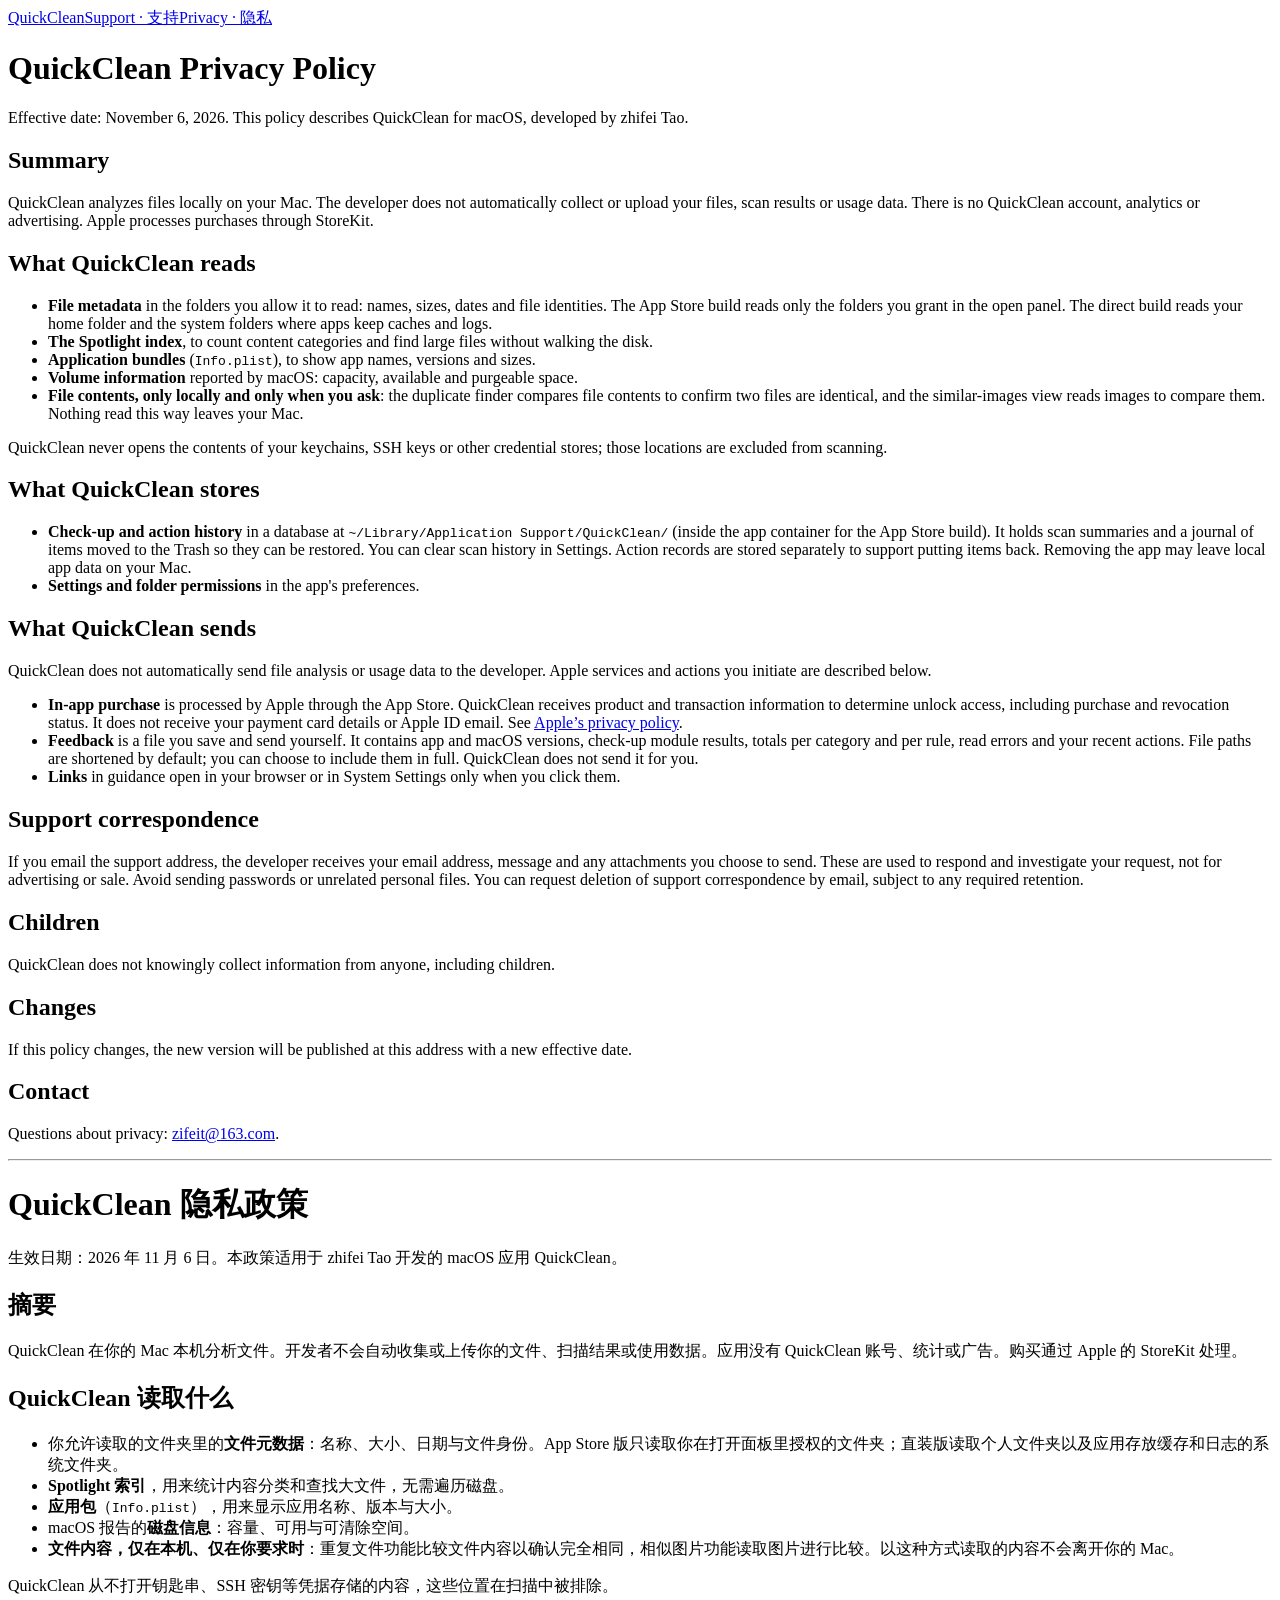
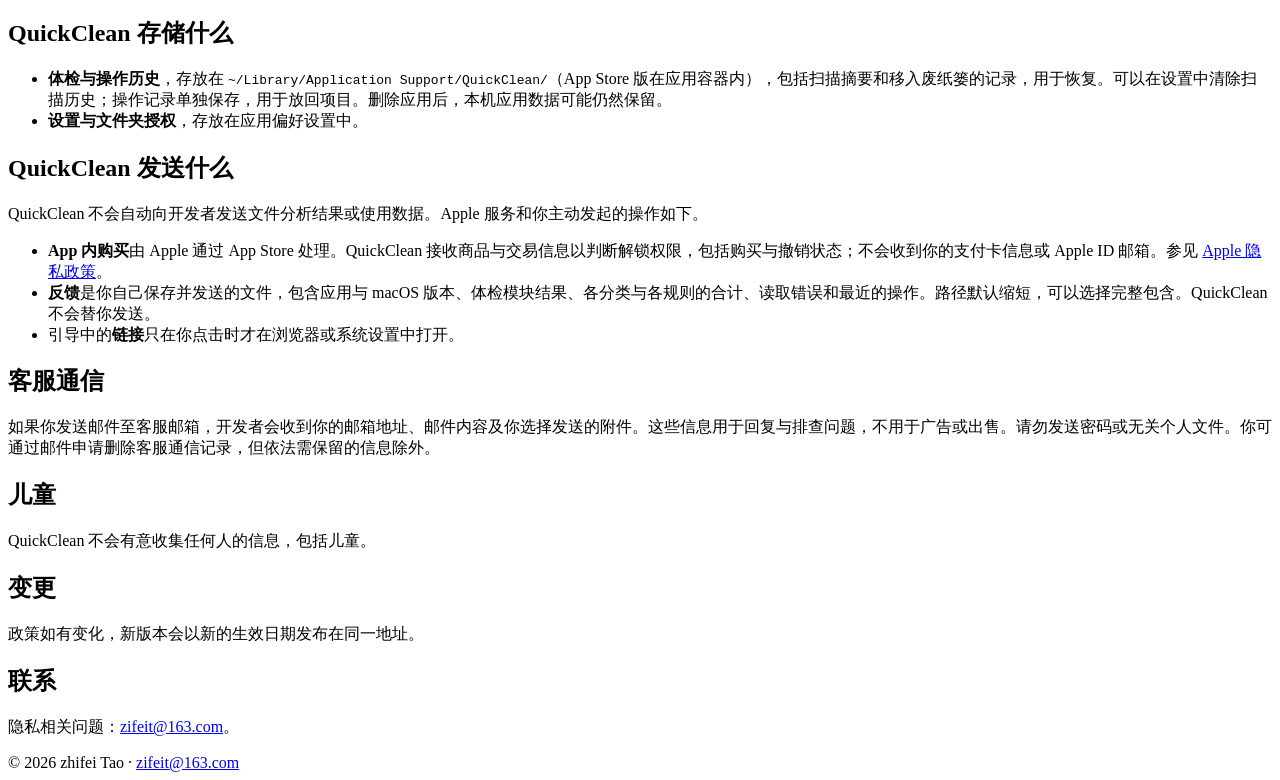
==== privacy/index.html @ c9f093dc "Publish QuickClean support and privacy policy" ====
<!doctype html><html lang="en"><head><meta charset="utf-8"><meta name="viewport" content="width=device-width,initial-scale=1"><title>Privacy | QuickClean</title><meta name="description" content="QuickClean Mac Cleaner customer support and privacy information."><link rel="stylesheet" href="/quickclean-support/style.css"><link rel="icon" href="/quickclean-support/icon.png"></head><body><header><nav><a class="brand" href="/quickclean-support/"><img src="/quickclean-support/icon.png" alt="">QuickClean</a><a href="/quickclean-support/support/">Support · 支持</a><a href="/quickclean-support/privacy/">Privacy · 隐私</a></nav></header><main><h1>QuickClean Privacy Policy</h1>
<p>Effective date: November 6, 2026. This policy describes QuickClean for macOS, developed by zhifei Tao.</p>
<h2>Summary</h2>
<p>QuickClean analyzes files locally on your Mac. The developer does not automatically collect or upload your files, scan results or usage data. There is no QuickClean account, analytics or advertising. Apple processes purchases through StoreKit.</p>
<h2>What QuickClean reads</h2>
<ul>
<li><strong>File metadata</strong> in the folders you allow it to read: names, sizes, dates and file identities. The App Store build reads only the folders you grant in the open panel. The direct build reads your home folder and the system folders where apps keep caches and logs.</li>
<li><strong>The Spotlight index</strong>, to count content categories and find large files without walking the disk.</li>
<li><strong>Application bundles</strong> (<code>Info.plist</code>), to show app names, versions and sizes.</li>
<li><strong>Volume information</strong> reported by macOS: capacity, available and purgeable space.</li>
<li><strong>File contents, only locally and only when you ask</strong>: the duplicate finder compares file contents to confirm two files are identical, and the similar-images view reads images to compare them. Nothing read this way leaves your Mac.</li>
</ul>
<p>QuickClean never opens the contents of your keychains, SSH keys or other credential stores; those locations are excluded from scanning.</p>
<h2>What QuickClean stores</h2>
<ul>
<li><strong>Check-up and action history</strong> in a database at <code>~/Library/Application Support/QuickClean/</code> (inside the app container for the App Store build). It holds scan summaries and a journal of items moved to the Trash so they can be restored. You can clear scan history in Settings. Action records are stored separately to support putting items back. Removing the app may leave local app data on your Mac.</li>
<li><strong>Settings and folder permissions</strong> in the app&#x27;s preferences.</li>
</ul>
<h2>What QuickClean sends</h2>
<p>QuickClean does not automatically send file analysis or usage data to the developer. Apple services and actions you initiate are described below.</p>
<ul>
<li><strong>In-app purchase</strong> is processed by Apple through the App Store. QuickClean receives product and transaction information to determine unlock access, including purchase and revocation status. It does not receive your payment card details or Apple ID email. See <a href="https://www.apple.com/legal/privacy/">Apple’s privacy policy</a>.</li>
<li><strong>Feedback</strong> is a file you save and send yourself. It contains app and macOS versions, check-up module results, totals per category and per rule, read errors and your recent actions. File paths are shortened by default; you can choose to include them in full. QuickClean does not send it for you.</li>
<li><strong>Links</strong> in guidance open in your browser or in System Settings only when you click them.</li>
</ul>
<h2>Support correspondence</h2>
<p>If you email the support address, the developer receives your email address, message and any attachments you choose to send. These are used to respond and investigate your request, not for advertising or sale. Avoid sending passwords or unrelated personal files. You can request deletion of support correspondence by email, subject to any required retention.</p>
<h2>Children</h2>
<p>QuickClean does not knowingly collect information from anyone, including children.</p>
<h2>Changes</h2>
<p>If this policy changes, the new version will be published at this address with a new effective date.</p>
<h2>Contact</h2>
<p>Questions about privacy: <a href="mailto:zifeit@163.com">zifeit@163.com</a>.</p>
<hr>
<h1>QuickClean 隐私政策</h1>
<p>生效日期：2026 年 11 月 6 日。本政策适用于 zhifei Tao 开发的 macOS 应用 QuickClean。</p>
<h2>摘要</h2>
<p>QuickClean 在你的 Mac 本机分析文件。开发者不会自动收集或上传你的文件、扫描结果或使用数据。应用没有 QuickClean 账号、统计或广告。购买通过 Apple 的 StoreKit 处理。</p>
<h2>QuickClean 读取什么</h2>
<ul>
<li>你允许读取的文件夹里的<strong>文件元数据</strong>：名称、大小、日期与文件身份。App Store 版只读取你在打开面板里授权的文件夹；直装版读取个人文件夹以及应用存放缓存和日志的系统文件夹。</li>
<li><strong>Spotlight 索引</strong>，用来统计内容分类和查找大文件，无需遍历磁盘。</li>
<li><strong>应用包</strong>（<code>Info.plist</code>），用来显示应用名称、版本与大小。</li>
<li>macOS 报告的<strong>磁盘信息</strong>：容量、可用与可清除空间。</li>
<li><strong>文件内容，仅在本机、仅在你要求时</strong>：重复文件功能比较文件内容以确认完全相同，相似图片功能读取图片进行比较。以这种方式读取的内容不会离开你的 Mac。</li>
</ul>
<p>QuickClean 从不打开钥匙串、SSH 密钥等凭据存储的内容，这些位置在扫描中被排除。</p>
<h2>QuickClean 存储什么</h2>
<ul>
<li><strong>体检与操作历史</strong>，存放在 <code>~/Library/Application Support/QuickClean/</code>（App Store 版在应用容器内），包括扫描摘要和移入废纸篓的记录，用于恢复。可以在设置中清除扫描历史；操作记录单独保存，用于放回项目。删除应用后，本机应用数据可能仍然保留。</li>
<li><strong>设置与文件夹授权</strong>，存放在应用偏好设置中。</li>
</ul>
<h2>QuickClean 发送什么</h2>
<p>QuickClean 不会自动向开发者发送文件分析结果或使用数据。Apple 服务和你主动发起的操作如下。</p>
<ul>
<li><strong>App 内购买</strong>由 Apple 通过 App Store 处理。QuickClean 接收商品与交易信息以判断解锁权限，包括购买与撤销状态；不会收到你的支付卡信息或 Apple ID 邮箱。参见 <a href="https://www.apple.com/legal/privacy/">Apple 隐私政策</a>。</li>
<li><strong>反馈</strong>是你自己保存并发送的文件，包含应用与 macOS 版本、体检模块结果、各分类与各规则的合计、读取错误和最近的操作。路径默认缩短，可以选择完整包含。QuickClean 不会替你发送。</li>
<li>引导中的<strong>链接</strong>只在你点击时才在浏览器或系统设置中打开。</li>
</ul>
<h2>客服通信</h2>
<p>如果你发送邮件至客服邮箱，开发者会收到你的邮箱地址、邮件内容及你选择发送的附件。这些信息用于回复与排查问题，不用于广告或出售。请勿发送密码或无关个人文件。你可通过邮件申请删除客服通信记录，但依法需保留的信息除外。</p>
<h2>儿童</h2>
<p>QuickClean 不会有意收集任何人的信息，包括儿童。</p>
<h2>变更</h2>
<p>政策如有变化，新版本会以新的生效日期发布在同一地址。</p>
<h2>联系</h2>
<p>隐私相关问题：<a href="mailto:zifeit@163.com">zifeit@163.com</a>。</p></main><footer>© 2026 zhifei Tao · <a href="mailto:zifeit@163.com">zifeit@163.com</a></footer></body></html>
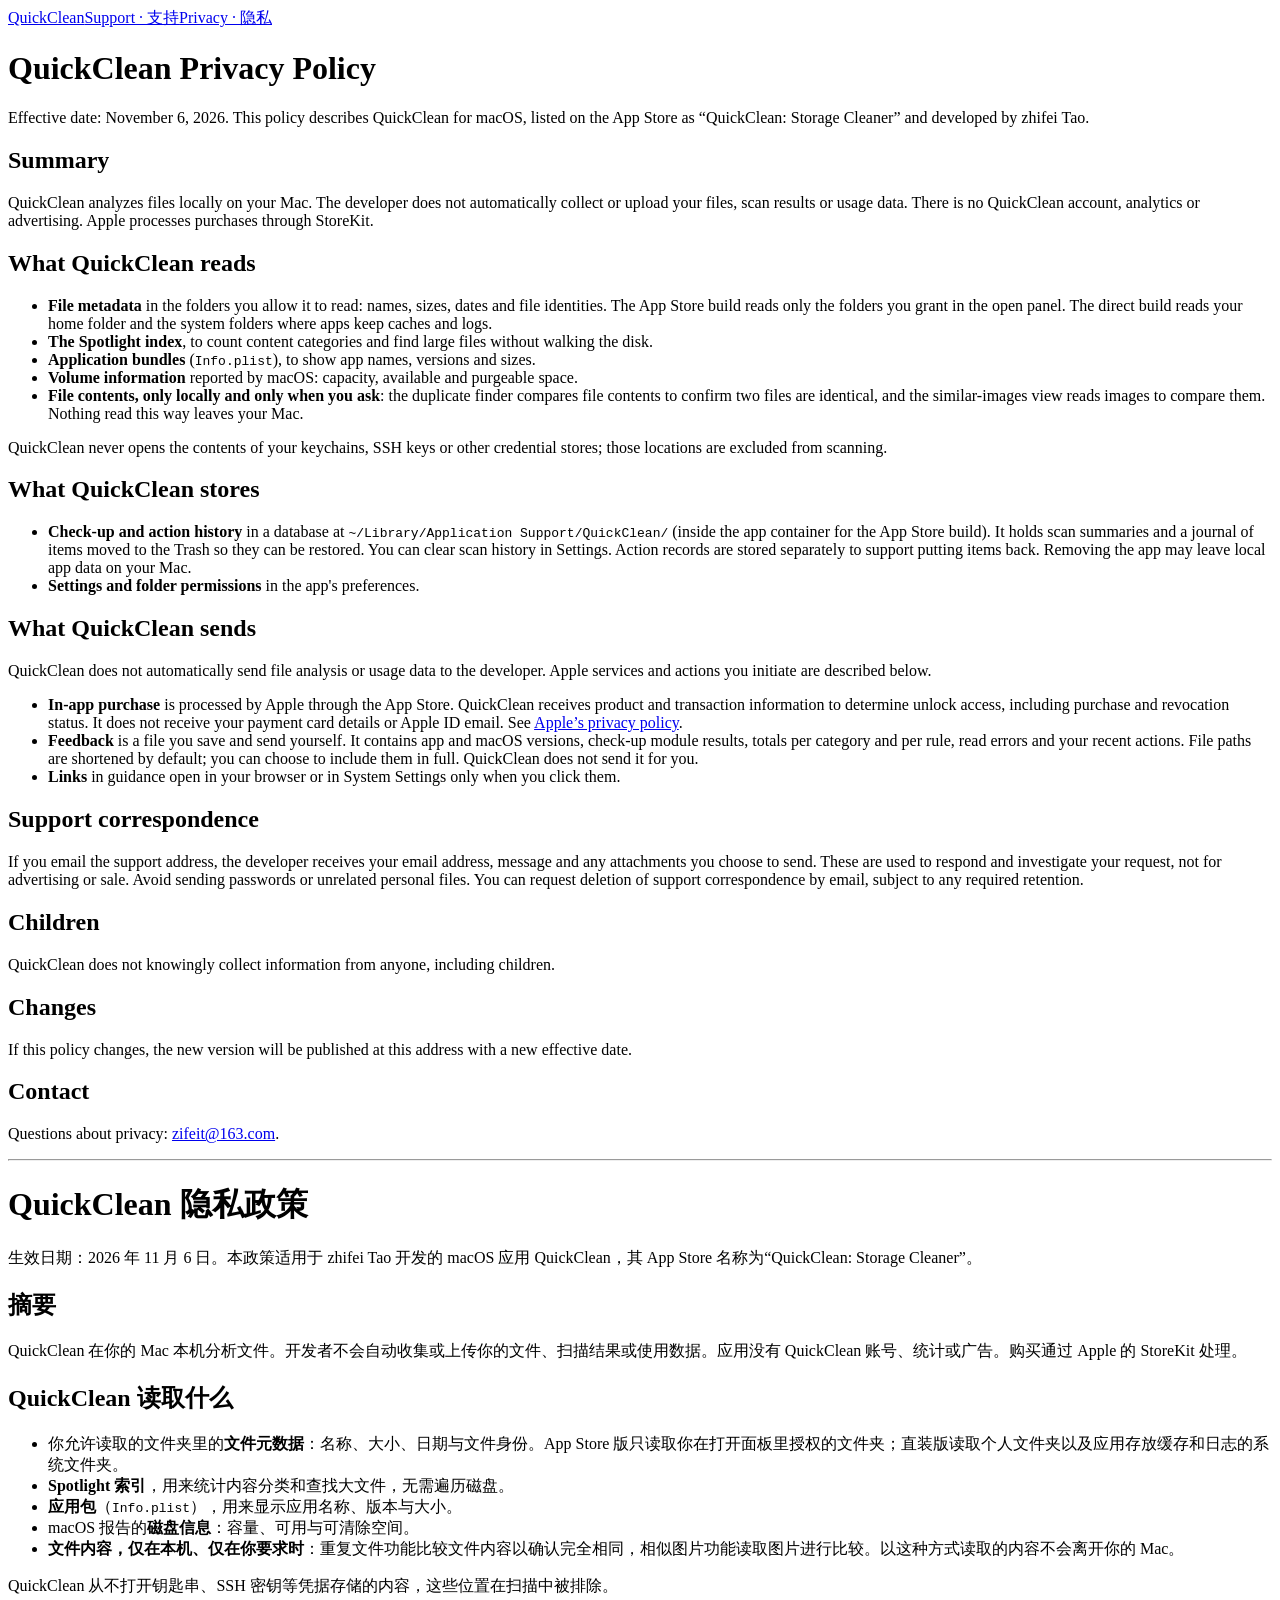
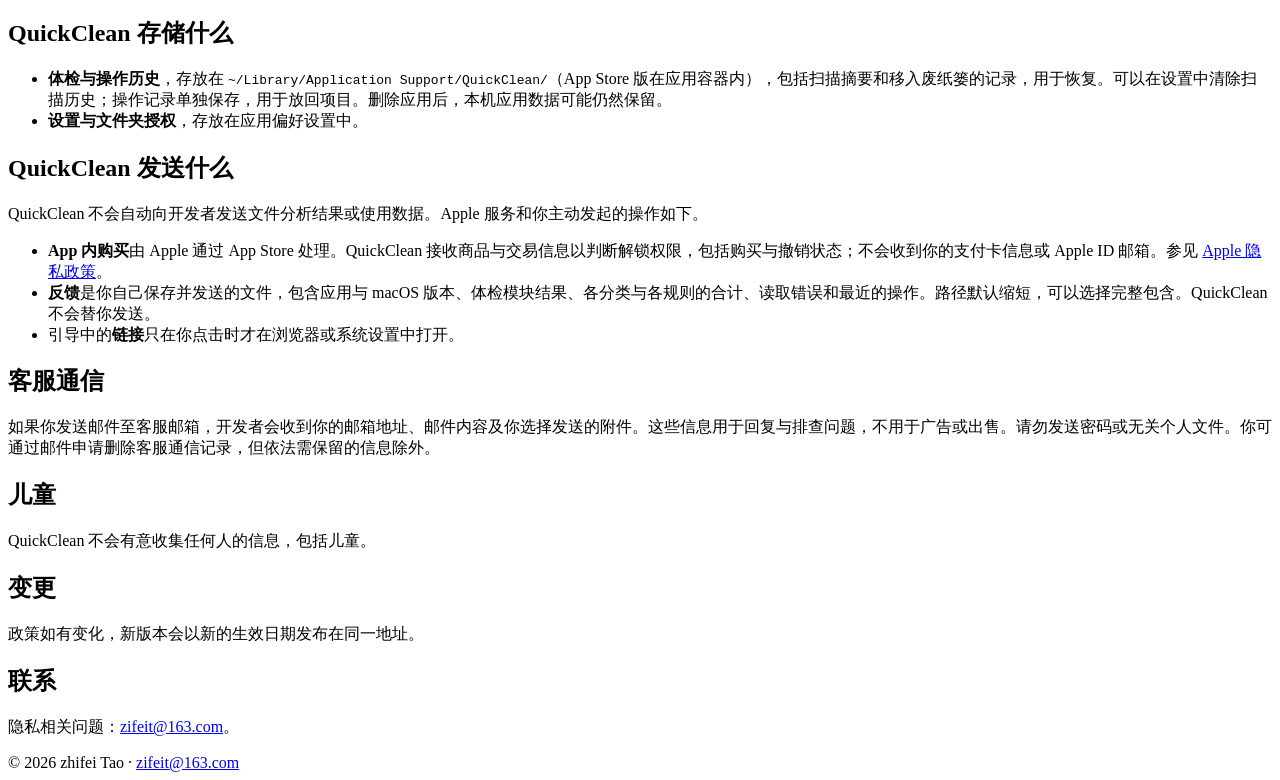
==== commit e899e3ef: "Align public page copy with updated store name" ====
--- a/privacy/index.html
+++ b/privacy/index.html
@@ -1,5 +1,5 @@
-<!doctype html><html lang="en"><head><meta charset="utf-8"><meta name="viewport" content="width=device-width,initial-scale=1"><title>Privacy | QuickClean</title><meta name="description" content="QuickClean Mac Cleaner customer support and privacy information."><link rel="stylesheet" href="/quickclean-support/style.css"><link rel="icon" href="/quickclean-support/icon.png"></head><body><header><nav><a class="brand" href="/quickclean-support/"><img src="/quickclean-support/icon.png" alt="">QuickClean</a><a href="/quickclean-support/support/">Support · 支持</a><a href="/quickclean-support/privacy/">Privacy · 隐私</a></nav></header><main><h1>QuickClean Privacy Policy</h1>
-<p>Effective date: November 6, 2026. This policy describes QuickClean for macOS, developed by zhifei Tao.</p>
+<!doctype html><html lang="en"><head><meta charset="utf-8"><meta name="viewport" content="width=device-width,initial-scale=1"><title>Privacy | QuickClean</title><meta name="description" content="QuickClean Storage Cleaner customer support and privacy information."><link rel="stylesheet" href="/quickclean-support/style.css"><link rel="icon" href="/quickclean-support/icon.png"></head><body><header><nav><a class="brand" href="/quickclean-support/"><img src="/quickclean-support/icon.png" alt="">QuickClean</a><a href="/quickclean-support/support/">Support · 支持</a><a href="/quickclean-support/privacy/">Privacy · 隐私</a></nav></header><main><h1>QuickClean Privacy Policy</h1>
+<p>Effective date: November 6, 2026. This policy describes QuickClean for macOS, listed on the App Store as “QuickClean: Storage Cleaner” and developed by zhifei Tao.</p>
 <h2>Summary</h2>
 <p>QuickClean analyzes files locally on your Mac. The developer does not automatically collect or upload your files, scan results or usage data. There is no QuickClean account, analytics or advertising. Apple processes purchases through StoreKit.</p>
 <h2>What QuickClean reads</h2>
@@ -33,7 +33,7 @@
 <p>Questions about privacy: <a href="mailto:zifeit@163.com">zifeit@163.com</a>.</p>
 <hr>
 <h1>QuickClean 隐私政策</h1>
-<p>生效日期：2026 年 11 月 6 日。本政策适用于 zhifei Tao 开发的 macOS 应用 QuickClean。</p>
+<p>生效日期：2026 年 11 月 6 日。本政策适用于 zhifei Tao 开发的 macOS 应用 QuickClean，其 App Store 名称为“QuickClean: Storage Cleaner”。</p>
 <h2>摘要</h2>
 <p>QuickClean 在你的 Mac 本机分析文件。开发者不会自动收集或上传你的文件、扫描结果或使用数据。应用没有 QuickClean 账号、统计或广告。购买通过 Apple 的 StoreKit 处理。</p>
 <h2>QuickClean 读取什么</h2>
